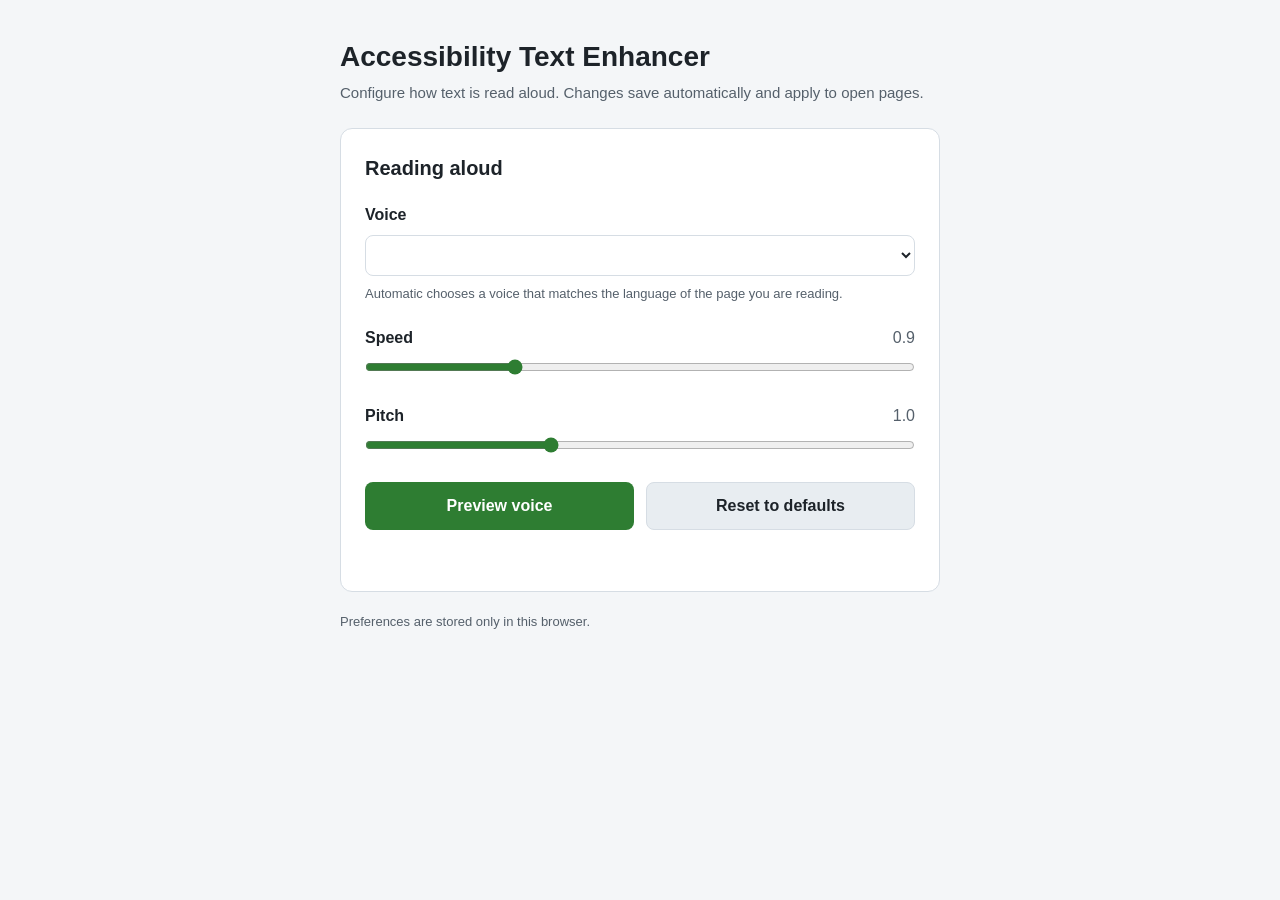
==== options/options.html @ cec72971 "Add reading settings page with voice preview and reset - Add an options page for reading voice, spee" ====
<!DOCTYPE html>
<html lang="en">
<head>
    <meta charset="utf-8">
    <meta name="viewport" content="width=device-width, initial-scale=1.0">
    <title>Reading settings — Accessibility Text Enhancer</title>
    <link rel="stylesheet" href="options.css">
</head>
<body>
    <main class="page">
        <header class="page-header">
            <h1>Accessibility Text Enhancer</h1>
            <p class="subtitle">
                Configure how text is read aloud. Changes save automatically and
                apply to open pages.
            </p>
        </header>

        <section class="card" aria-labelledby="reading-heading">
            <h2 id="reading-heading">Reading aloud</h2>

            <div class="field">
                <label for="tts-voice">Voice</label>
                <select id="tts-voice"></select>
                <p class="hint">
                    Automatic chooses a voice that matches the language of the
                    page you are reading.
                </p>
            </div>

            <div class="field">
                <label for="tts-rate">
                    Speed
                    <output id="tts-rate-value" for="tts-rate">0.9</output>
                </label>
                <input type="range" id="tts-rate"
                    min="0.5" max="2" step="0.1" value="0.9">
            </div>

            <div class="field">
                <label for="tts-pitch">
                    Pitch
                    <output id="tts-pitch-value" for="tts-pitch">1.0</output>
                </label>
                <input type="range" id="tts-pitch"
                    min="0.5" max="2" step="0.1" value="1">
            </div>

            <div class="actions">
                <button type="button" id="preview-voice" class="btn primary">
                    Preview voice
                </button>
                <button type="button" id="reset-reading" class="btn secondary">
                    Reset to defaults
                </button>
            </div>

            <p id="options-status" class="status" role="status" aria-live="polite"></p>
        </section>

        <footer class="page-footer">
            <span>Preferences are stored only in this browser.</span>
            <span id="version"></span>
        </footer>
    </main>

    <script src="options.js"></script>
</body>
</html>
---- options/options.css ----
/* Reading settings page */

:root {
    color-scheme: light dark;
    --page-bg: #f4f6f8;
    --card-bg: #ffffff;
    --text: #1d2329;
    --muted: #55606b;
    --border: #d6dde4;
    --accent: #2e7d32;
    --accent-hover: #256a29;
    --secondary: #e8edf1;
    --secondary-hover: #dce4ea;
    --status-bg: #eef5ee;
}

@media (prefers-color-scheme: dark) {
    :root {
        --page-bg: #171a1d;
        --card-bg: #23282d;
        --text: #f1f4f6;
        --muted: #b8c1c9;
        --border: #3d454d;
        --accent: #66bb6a;
        --accent-hover: #81c784;
        --secondary: #323940;
        --secondary-hover: #3d454d;
        --status-bg: #2b3a2c;
    }
}

* {
    box-sizing: border-box;
}

body {
    margin: 0;
    min-height: 100vh;
    background: var(--page-bg);
    color: var(--text);
    font-family: -apple-system, BlinkMacSystemFont, 'Segoe UI', Arial, sans-serif;
    font-size: 16px;
    line-height: 1.5;
}

.page {
    max-width: 640px;
    margin: 0 auto;
    padding: 40px 20px;
}

.page-header {
    margin-bottom: 24px;
}

h1 {
    margin: 0 0 8px;
    font-size: 28px;
    line-height: 1.2;
}

.subtitle {
    margin: 0;
    color: var(--muted);
    font-size: 15px;
}

.card {
    background: var(--card-bg);
    border: 1px solid var(--border);
    border-radius: 12px;
    padding: 24px;
}

h2 {
    margin: 0 0 20px;
    font-size: 20px;
}

.field {
    margin-bottom: 22px;
}

.field label {
    display: flex;
    align-items: baseline;
    justify-content: space-between;
    gap: 12px;
    margin-bottom: 8px;
    font-weight: 600;
}

output {
    color: var(--muted);
    font-variant-numeric: tabular-nums;
    font-weight: 500;
}

select {
    width: 100%;
    padding: 10px 12px;
    border: 1px solid var(--border);
    border-radius: 8px;
    background: var(--card-bg);
    color: var(--text);
    font: inherit;
}

input[type="range"] {
    width: 100%;
    margin: 0;
    accent-color: var(--accent);
}

.hint {
    margin: 8px 0 0;
    color: var(--muted);
    font-size: 13px;
}

.actions {
    display: flex;
    flex-wrap: wrap;
    gap: 12px;
    margin-top: 4px;
}

.btn {
    flex: 1 1 180px;
    padding: 11px 16px;
    border: 1px solid transparent;
    border-radius: 8px;
    font: inherit;
    font-weight: 600;
    cursor: pointer;
}

.btn.primary {
    background: var(--accent);
    color: #ffffff;
}

.btn.primary:hover {
    background: var(--accent-hover);
}

.btn.secondary {
    background: var(--secondary);
    color: var(--text);
    border-color: var(--border);
}

.btn.secondary:hover {
    background: var(--secondary-hover);
}

.btn:focus-visible,
select:focus-visible,
input[type="range"]:focus-visible {
    outline: 3px solid var(--accent);
    outline-offset: 2px;
}

.status {
    min-height: 1.5em;
    margin: 16px 0 0;
    padding: 10px 12px;
    border-radius: 8px;
    background: var(--status-bg);
    color: var(--text);
    font-size: 14px;
}

.status:empty {
    padding: 0;
    background: transparent;
}

.page-footer {
    display: flex;
    flex-wrap: wrap;
    justify-content: space-between;
    gap: 8px;
    margin-top: 20px;
    color: var(--muted);
    font-size: 13px;
}
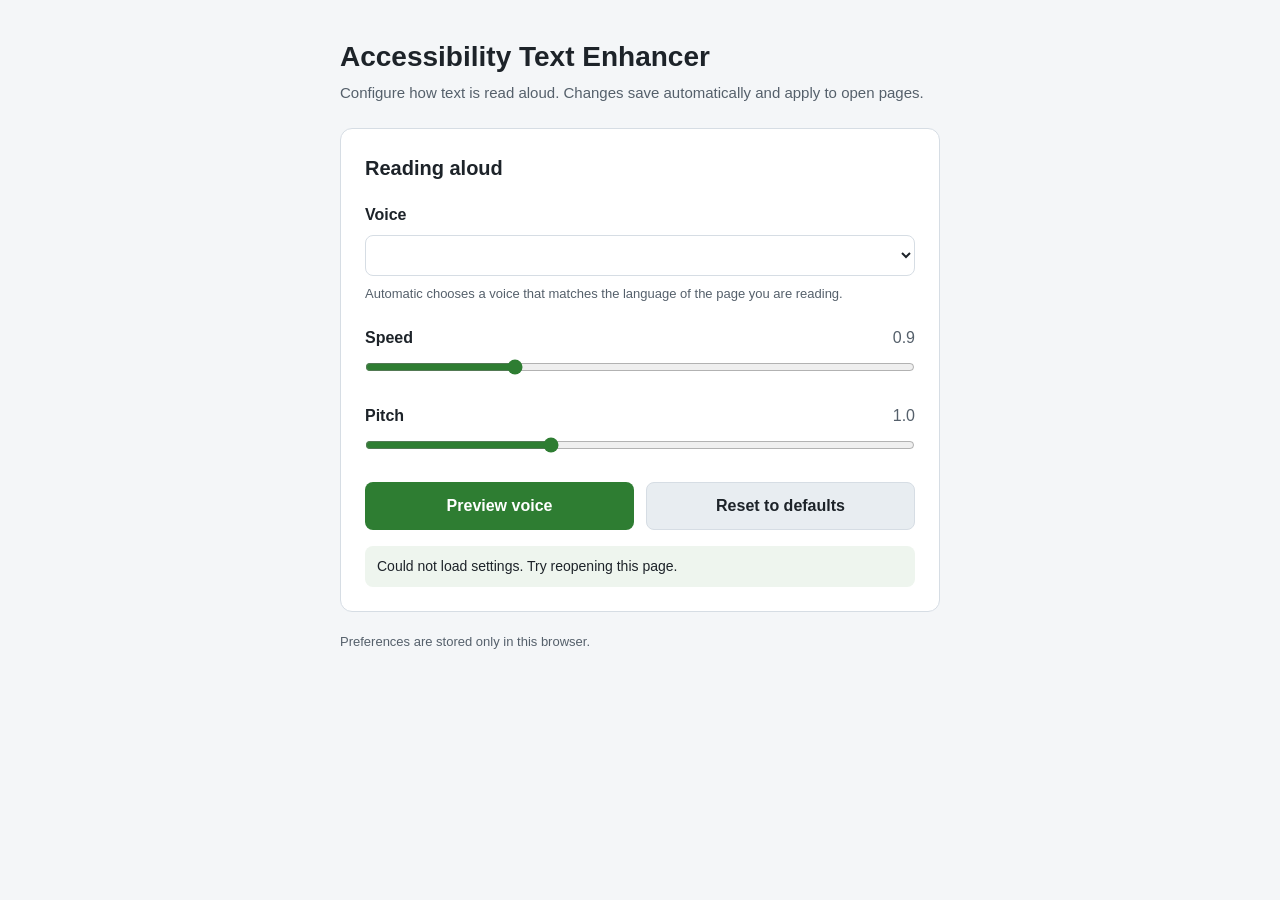
==== commit 5eb8257e: "Tidy badge refresh, options preferences, and popup layout Read the badge state once per refresh inst" ====
--- a/options/options.html
+++ b/options/options.html
@@ -64,6 +64,6 @@
         </footer>
     </main>
 
-    <script src="options.js"></script>
+    <script type="module" src="options.js"></script>
 </body>
 </html>
--- a/options/options.css
+++ b/options/options.css
@@ -185,3 +185,69 @@
     color: var(--muted);
     font-size: 13px;
 }
+
+/* Forced-colors mode: replace the theme palette with system colours so the
+   page, cards, controls, and focus rings stay legible. */
+@media (forced-colors: active) {
+    :root {
+        --page-bg: Canvas;
+        --card-bg: Canvas;
+        --text: CanvasText;
+        --muted: CanvasText;
+        --border: CanvasText;
+        --accent: Highlight;
+        --accent-hover: Highlight;
+        --secondary: ButtonFace;
+        --secondary-hover: ButtonFace;
+        --status-bg: Canvas;
+    }
+
+    .card {
+        border-color: CanvasText;
+    }
+
+    .btn {
+        border-color: CanvasText;
+    }
+
+    .btn.primary {
+        background: ButtonFace;
+        color: ButtonText;
+        border: 2px solid Highlight;
+    }
+
+    .btn.primary:hover {
+        background: ButtonFace;
+        color: ButtonText;
+        outline: 2px solid Highlight;
+        outline-offset: 2px;
+    }
+
+    .btn.secondary {
+        background: ButtonFace;
+        color: ButtonText;
+    }
+
+    select {
+        background: Field;
+        color: FieldText;
+    }
+
+    .status {
+        border: 1px solid CanvasText;
+    }
+
+    .status:empty {
+        border: none;
+    }
+
+    .btn:focus-visible,
+    select:focus-visible,
+    input[type="range"]:focus-visible {
+        outline: 2px solid Highlight;
+    }
+
+    .page-footer {
+        color: CanvasText;
+    }
+}
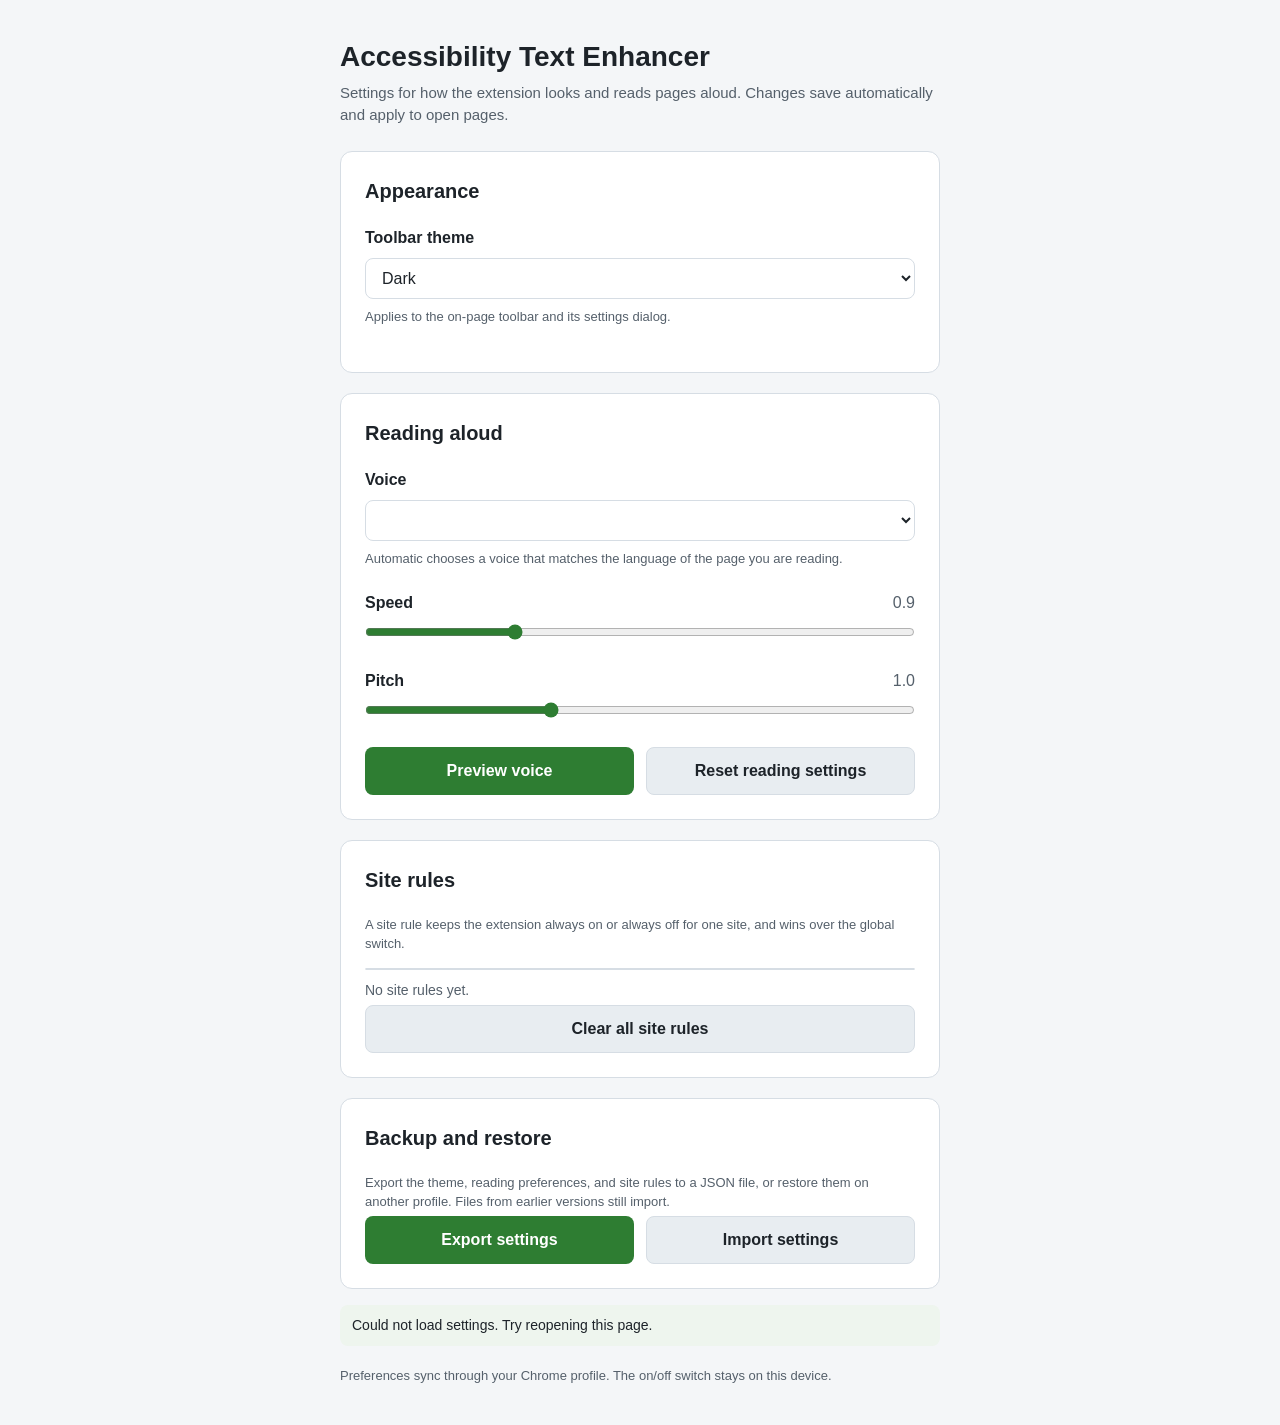
==== commit e17b5e21: "Add the settings hub and polish the popup Turn the options page into the settings hub with appearanc" ====
--- a/options/options.html
+++ b/options/options.html
@@ -3,7 +3,7 @@
 <head>
     <meta charset="utf-8">
     <meta name="viewport" content="width=device-width, initial-scale=1.0">
-    <title>Reading settings — Accessibility Text Enhancer</title>
+    <title>Settings — Accessibility Text Enhancer</title>
     <link rel="stylesheet" href="options.css">
 </head>
 <body>
@@ -11,10 +11,25 @@
         <header class="page-header">
             <h1>Accessibility Text Enhancer</h1>
             <p class="subtitle">
-                Configure how text is read aloud. Changes save automatically and
-                apply to open pages.
+                Settings for how the extension looks and reads pages aloud.
+                Changes save automatically and apply to open pages.
             </p>
         </header>
+
+        <section class="card" aria-labelledby="appearance-heading">
+            <h2 id="appearance-heading">Appearance</h2>
+
+            <div class="field">
+                <label for="toolbar-theme">Toolbar theme</label>
+                <select id="toolbar-theme">
+                    <option value="dark">Dark</option>
+                    <option value="light">Light</option>
+                </select>
+                <p class="hint">
+                    Applies to the on-page toolbar and its settings dialog.
+                </p>
+            </div>
+        </section>
 
         <section class="card" aria-labelledby="reading-heading">
             <h2 id="reading-heading">Reading aloud</h2>
@@ -51,15 +66,57 @@
                     Preview voice
                 </button>
                 <button type="button" id="reset-reading" class="btn secondary">
-                    Reset to defaults
+                    Reset reading settings
                 </button>
             </div>
-
-            <p id="options-status" class="status" role="status" aria-live="polite"></p>
         </section>
 
+        <section class="card" aria-labelledby="sites-heading">
+            <h2 id="sites-heading">Site rules</h2>
+
+            <p class="hint">
+                A site rule keeps the extension always on or always off for one
+                site, and wins over the global switch.
+            </p>
+            <p id="site-rule-count" class="hint"></p>
+
+            <ul id="site-rule-list" class="site-rule-list"></ul>
+            <p id="site-rule-empty" class="empty">No site rules yet.</p>
+
+            <div class="actions">
+                <button type="button" id="clear-site-rules" class="btn secondary">
+                    Clear all site rules
+                </button>
+            </div>
+        </section>
+
+        <section class="card" aria-labelledby="backup-heading">
+            <h2 id="backup-heading">Backup and restore</h2>
+
+            <p class="hint">
+                Export the theme, reading preferences, and site rules to a JSON
+                file, or restore them on another profile. Files from earlier
+                versions still import.
+            </p>
+
+            <div class="actions">
+                <button type="button" id="export-settings" class="btn primary">
+                    Export settings
+                </button>
+                <button type="button" id="import-settings" class="btn secondary">
+                    Import settings
+                </button>
+                <input type="file" id="import-file" accept="application/json" hidden>
+            </div>
+        </section>
+
+        <p id="options-status" class="status" role="status" aria-live="polite"></p>
+
         <footer class="page-footer">
-            <span>Preferences are stored only in this browser.</span>
+            <span>
+                Preferences sync through your Chrome profile. The on/off switch
+                stays on this device.
+            </span>
             <span id="version"></span>
         </footer>
     </main>
--- a/options/options.css
+++ b/options/options.css
@@ -72,6 +72,10 @@
     padding: 24px;
 }
 
+.card + .card {
+    margin-top: 20px;
+}
+
 h2 {
     margin: 0 0 20px;
     font-size: 20px;
@@ -152,6 +156,67 @@
 
 .btn.secondary:hover {
     background: var(--secondary-hover);
+}
+
+.btn:disabled {
+    opacity: 0.55;
+    cursor: not-allowed;
+}
+
+.btn.link {
+    flex: 0 0 auto;
+    padding: 6px 12px;
+    border: 1px solid var(--border);
+    background: transparent;
+    color: var(--accent);
+    font-size: 13px;
+}
+
+.btn.link:hover:not(:disabled) {
+    background: var(--secondary);
+}
+
+.site-rule-list {
+    margin: 14px 0 0;
+    padding: 0;
+    list-style: none;
+    border: 1px solid var(--border);
+    border-radius: 8px;
+}
+
+.site-rule-item {
+    display: flex;
+    flex-wrap: wrap;
+    align-items: center;
+    justify-content: space-between;
+    gap: 8px 12px;
+    padding: 10px 12px;
+}
+
+.site-rule-item + .site-rule-item {
+    border-top: 1px solid var(--border);
+}
+
+.site-rule-origin {
+    flex: 1 1 auto;
+    font-weight: 600;
+    word-break: break-all;
+}
+
+.site-rule-value {
+    color: var(--muted);
+    font-size: 13px;
+}
+
+.empty {
+    margin: 10px 0 0;
+    color: var(--muted);
+    font-size: 14px;
+}
+
+.empty[hidden],
+.site-rule-list[hidden] {
+    display: none;
 }
 
 .btn:focus-visible,
@@ -228,6 +293,20 @@
         color: ButtonText;
     }
 
+    .btn.link {
+        background: ButtonFace;
+        color: LinkText;
+        border-color: CanvasText;
+    }
+
+    .site-rule-list {
+        border-color: CanvasText;
+    }
+
+    .site-rule-item + .site-rule-item {
+        border-top-color: CanvasText;
+    }
+
     select {
         background: Field;
         color: FieldText;
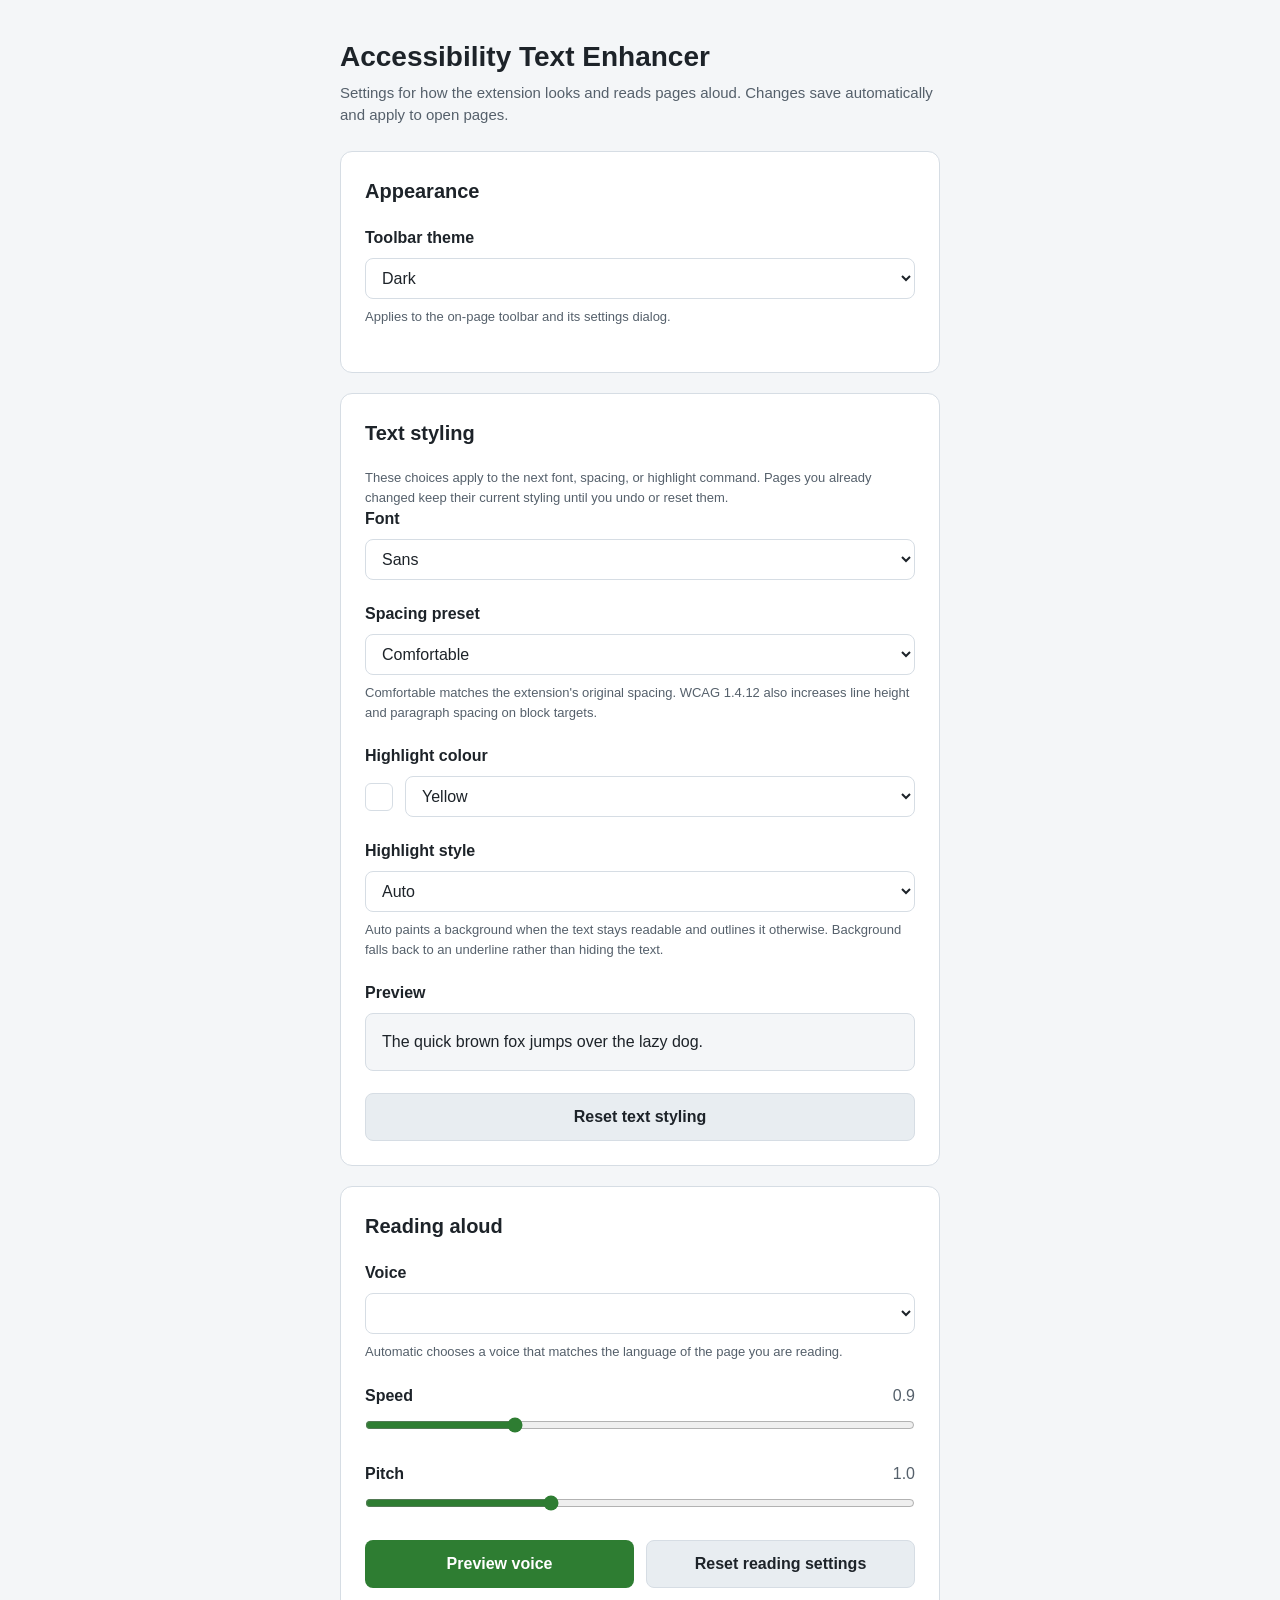
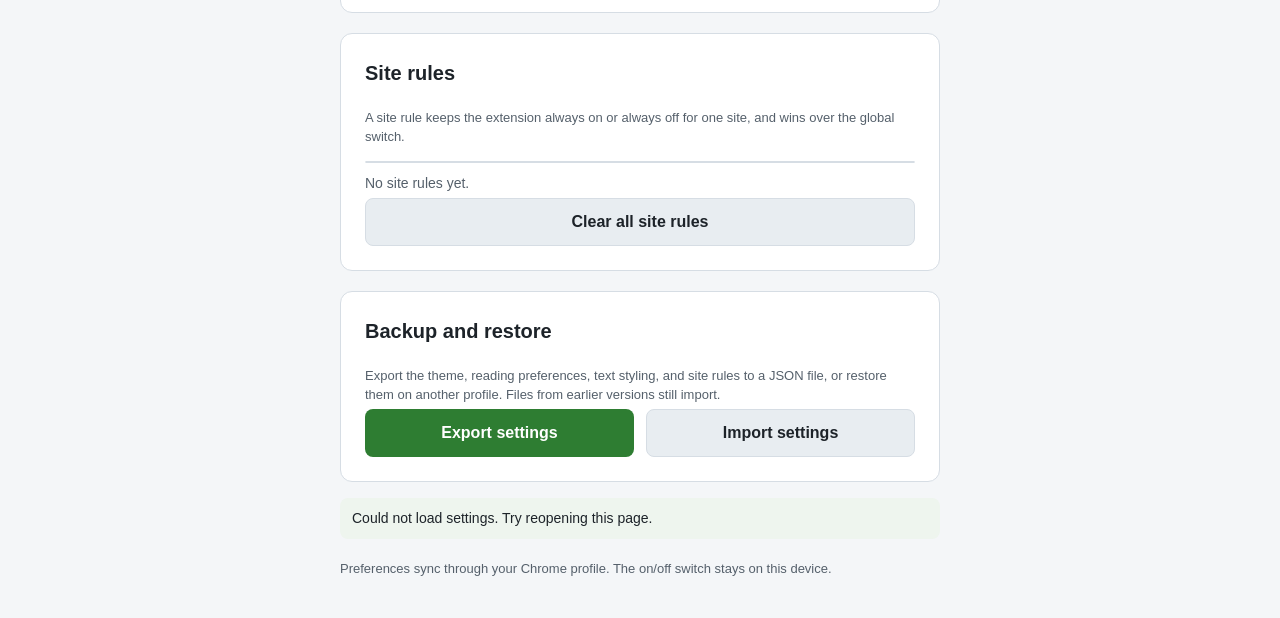
==== commit 64a2aceb: "feat(options): add the Text styling card and live preview Font, spacing preset, four custom sliders," ====
--- a/options/options.html
+++ b/options/options.html
@@ -31,6 +31,96 @@
             </div>
         </section>
 
+        <section class="card" aria-labelledby="text-styling-heading">
+            <h2 id="text-styling-heading">Text styling</h2>
+
+            <p class="hint">
+                These choices apply to the next font, spacing, or highlight
+                command. Pages you already changed keep their current styling
+                until you undo or reset them.
+            </p>
+
+            <div class="field">
+                <label for="text-font">Font</label>
+                <select id="text-font"></select>
+            </div>
+
+            <div class="field">
+                <label for="text-spacing-preset">Spacing preset</label>
+                <select id="text-spacing-preset"></select>
+                <p class="hint">
+                    Comfortable matches the extension's original spacing.
+                    WCAG 1.4.12 also increases line height and paragraph
+                    spacing on block targets.
+                </p>
+            </div>
+
+            <div id="custom-spacing" class="custom-spacing" hidden>
+                <div class="field">
+                    <label for="text-letter-spacing">
+                        Letter spacing
+                        <output id="text-letter-spacing-value" for="text-letter-spacing">0.125em</output>
+                    </label>
+                    <input type="range" id="text-letter-spacing">
+                </div>
+
+                <div class="field">
+                    <label for="text-word-spacing">
+                        Word spacing
+                        <output id="text-word-spacing-value" for="text-word-spacing">0.25em</output>
+                    </label>
+                    <input type="range" id="text-word-spacing">
+                </div>
+
+                <div class="field">
+                    <label for="text-line-height">
+                        Line height
+                        <output id="text-line-height-value" for="text-line-height">1.5</output>
+                    </label>
+                    <input type="range" id="text-line-height">
+                </div>
+
+                <div class="field">
+                    <label for="text-paragraph-spacing">
+                        Paragraph spacing
+                        <output id="text-paragraph-spacing-value" for="text-paragraph-spacing">1em</output>
+                    </label>
+                    <input type="range" id="text-paragraph-spacing">
+                </div>
+            </div>
+
+            <div class="field">
+                <label for="text-highlight-color">Highlight colour</label>
+                <div class="color-control">
+                    <span id="text-highlight-swatch" class="swatch" aria-hidden="true"></span>
+                    <select id="text-highlight-color"></select>
+                </div>
+            </div>
+
+            <div class="field">
+                <label for="text-highlight-style">Highlight style</label>
+                <select id="text-highlight-style"></select>
+                <p class="hint">
+                    Auto paints a background when the text stays readable and
+                    outlines it otherwise. Background falls back to an
+                    underline rather than hiding the text.
+                </p>
+            </div>
+
+            <div class="preview-field">
+                <p class="preview-label">Preview</p>
+                <div id="text-preview" class="text-preview" aria-hidden="true">
+                    <p>The quick brown fox jumps over the lazy dog.</p>
+                </div>
+            </div>
+
+            <div class="actions">
+                <button type="button" id="reset-text-styling" class="btn secondary">
+                    Reset text styling
+                </button>
+            </div>
+        </section>
+
         <section class="card" aria-labelledby="reading-heading">
             <h2 id="reading-heading">Reading aloud</h2>
 
@@ -94,9 +184,9 @@
             <h2 id="backup-heading">Backup and restore</h2>
 
             <p class="hint">
-                Export the theme, reading preferences, and site rules to a JSON
-                file, or restore them on another profile. Files from earlier
-                versions still import.
+                Export the theme, reading preferences, text styling, and site
+                rules to a JSON file, or restore them on another profile. Files
+                from earlier versions still import.
             </p>
 
             <div class="actions">
--- a/options/options.css
+++ b/options/options.css
@@ -206,6 +206,62 @@
 .site-rule-value {
     color: var(--muted);
     font-size: 13px;
+}
+
+.custom-spacing {
+    margin-bottom: 22px;
+    padding: 16px;
+    border: 1px solid var(--border);
+    border-radius: 8px;
+    background: var(--page-bg);
+}
+
+.custom-spacing[hidden] {
+    display: none;
+}
+
+.custom-spacing .field:last-child {
+    margin-bottom: 0;
+}
+
+.color-control {
+    display: flex;
+    align-items: center;
+    gap: 12px;
+}
+
+.color-control select {
+    flex: 1 1 auto;
+}
+
+.swatch {
+    flex: 0 0 auto;
+    width: 28px;
+    height: 28px;
+    border: 1px solid var(--border);
+    border-radius: 6px;
+    forced-color-adjust: none;
+}
+
+.preview-field {
+    margin-bottom: 22px;
+}
+
+.preview-label {
+    margin: 0 0 8px;
+    font-weight: 600;
+}
+
+.text-preview {
+    padding: 16px;
+    border: 1px solid var(--border);
+    border-radius: 8px;
+    background: var(--page-bg);
+    overflow-wrap: break-word;
+}
+
+.text-preview p {
+    margin: 0;
 }
 
 .empty {
@@ -303,6 +359,15 @@
         border-color: CanvasText;
     }
 
+    .text-preview {
+        background: Canvas;
+        border-color: CanvasText;
+    }
+
+    .swatch {
+        border-color: CanvasText;
+    }
+
     .site-rule-item + .site-rule-item {
         border-top-color: CanvasText;
     }
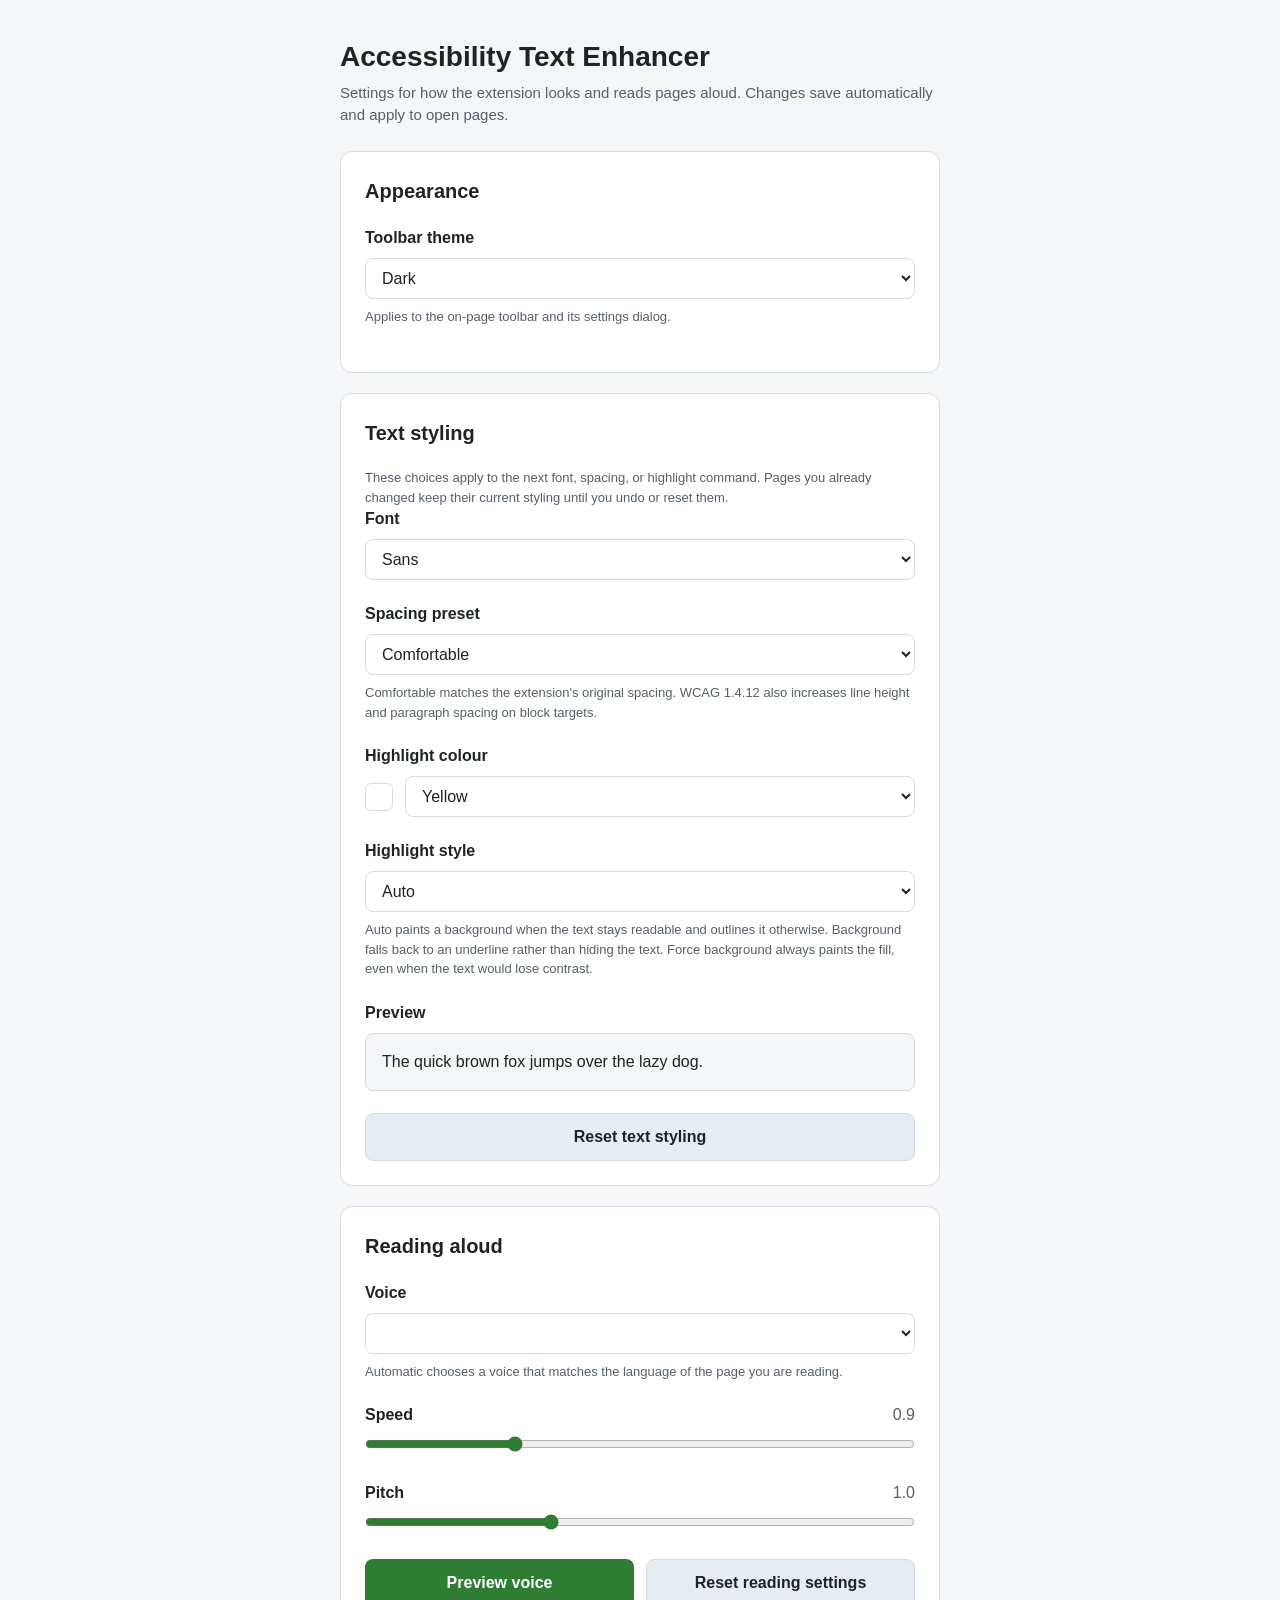
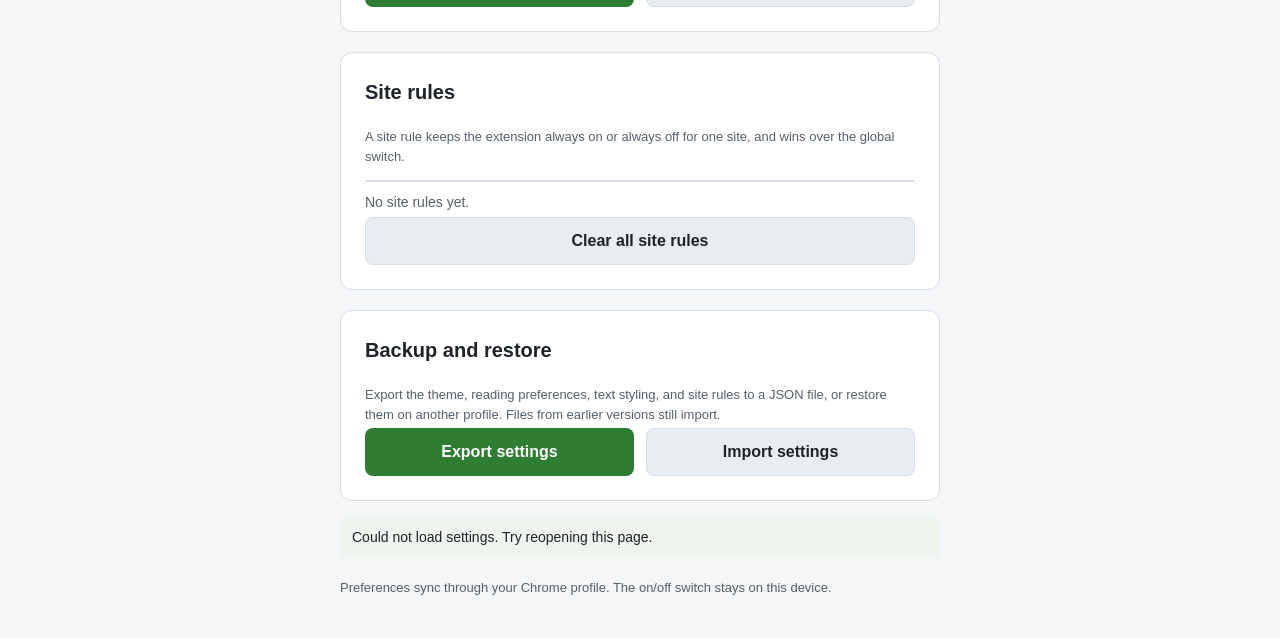
==== commit 91198aa9: "feat(highlight): add a force background style Force background skips the 4.5:1 contrast fallback and" ====
--- a/options/options.html
+++ b/options/options.html
@@ -103,7 +103,9 @@
                 <p class="hint">
                     Auto paints a background when the text stays readable and
                     outlines it otherwise. Background falls back to an
-                    underline rather than hiding the text.
+                    underline rather than hiding the text. Force background
+                    always paints the fill, even when the text would lose
+                    contrast.
                 </p>
             </div>
 
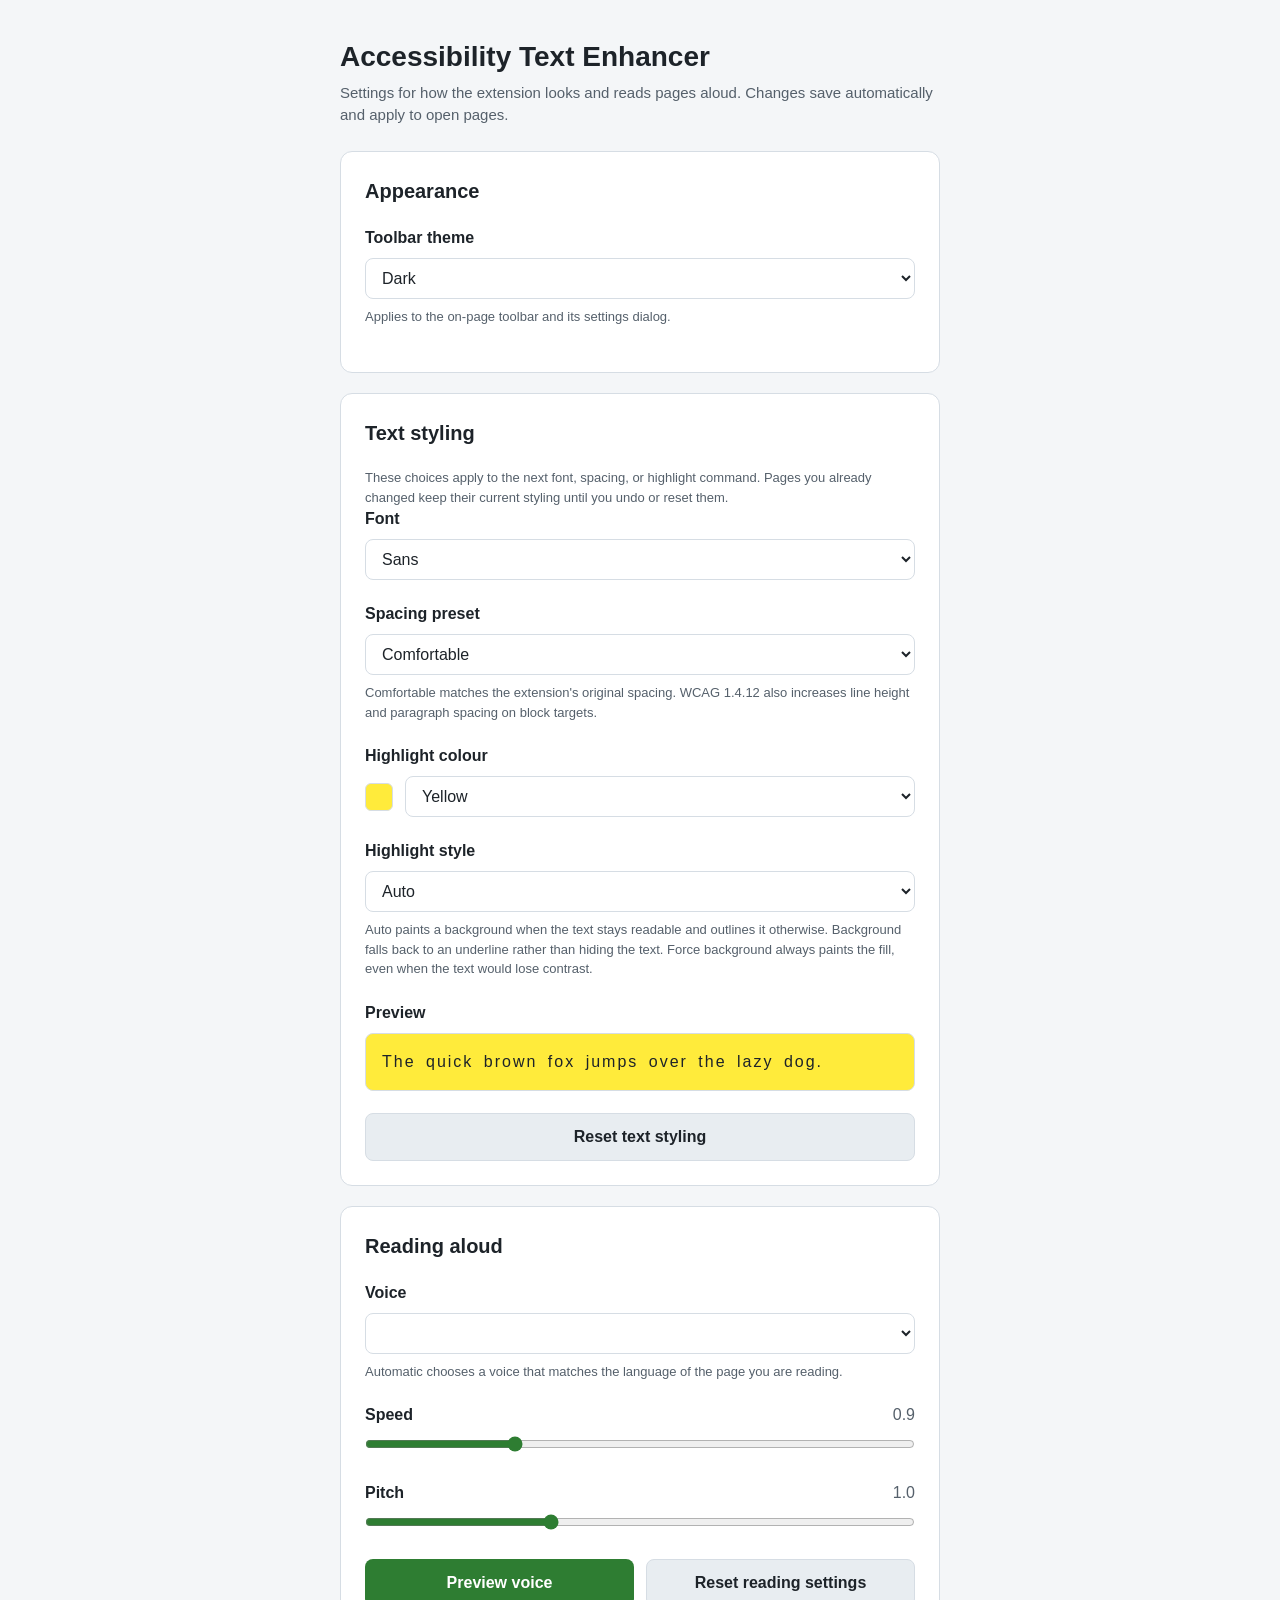
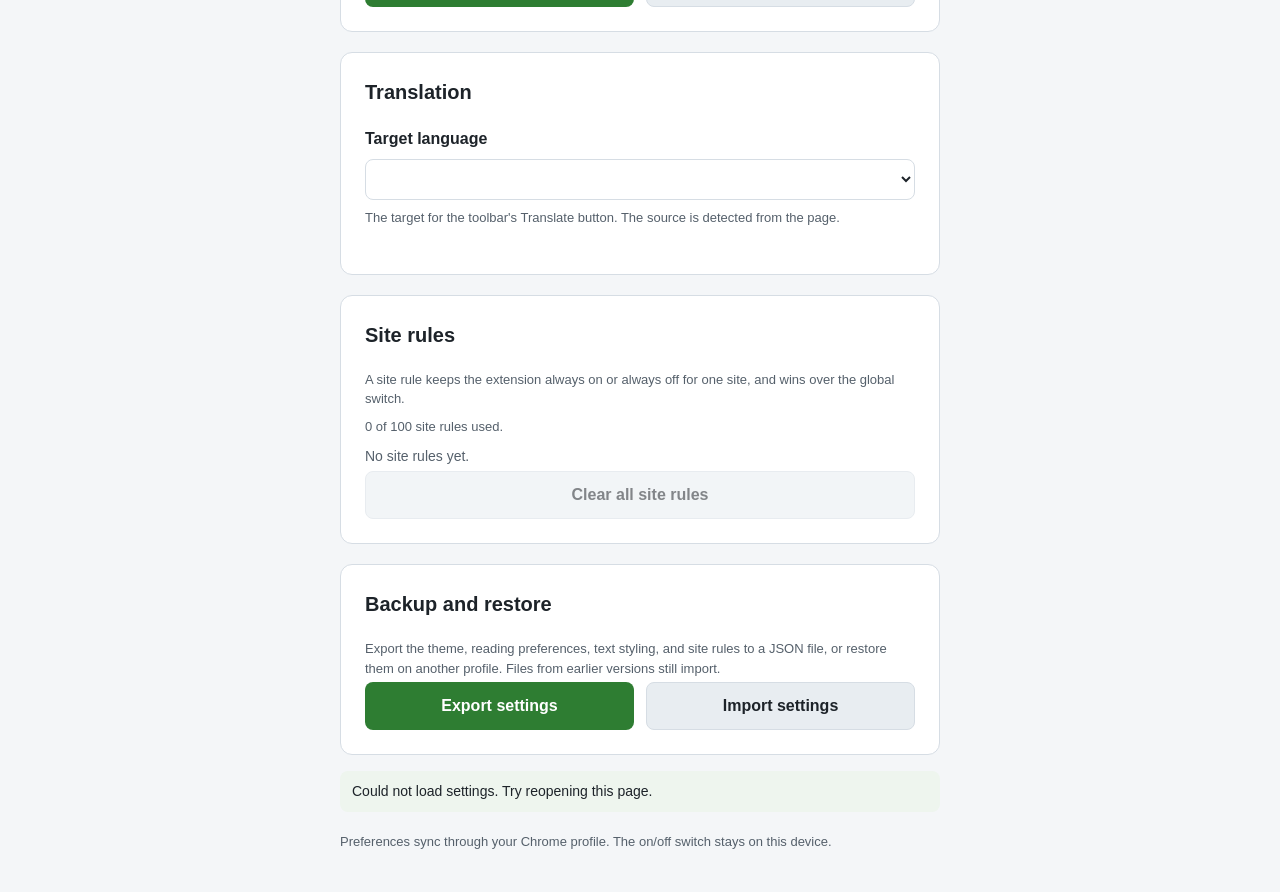
==== commit 5c3c8358: "feat: translate selections in place with undoable records" ====
--- a/options/options.html
+++ b/options/options.html
@@ -163,6 +163,19 @@
             </div>
         </section>
 
+        <section class="card" aria-labelledby="translation-heading">
+            <h2 id="translation-heading">Translation</h2>
+
+            <div class="field">
+                <label for="translation-target">Target language</label>
+                <select id="translation-target"></select>
+                <p class="hint">
+                    The target for the toolbar's Translate button. The source
+                    is detected from the page.
+                </p>
+            </div>
+        </section>
+
         <section class="card" aria-labelledby="sites-heading">
             <h2 id="sites-heading">Site rules</h2>
 
--- a/options/options.css
+++ b/options/options.css
@@ -163,7 +163,8 @@
     cursor: not-allowed;
 }
 
-.btn.link {
+.btn.link,
+.site-rule-remove {
     flex: 0 0 auto;
     padding: 6px 12px;
     border: 1px solid var(--border);
@@ -172,7 +173,8 @@
     font-size: 13px;
 }
 
-.btn.link:hover:not(:disabled) {
+.btn.link:hover:not(:disabled),
+.site-rule-remove:hover:not(:disabled) {
     background: var(--secondary);
 }
 
@@ -349,7 +351,8 @@
         color: ButtonText;
     }
 
-    .btn.link {
+    .btn.link,
+    .site-rule-remove {
         background: ButtonFace;
         color: LinkText;
         border-color: CanvasText;
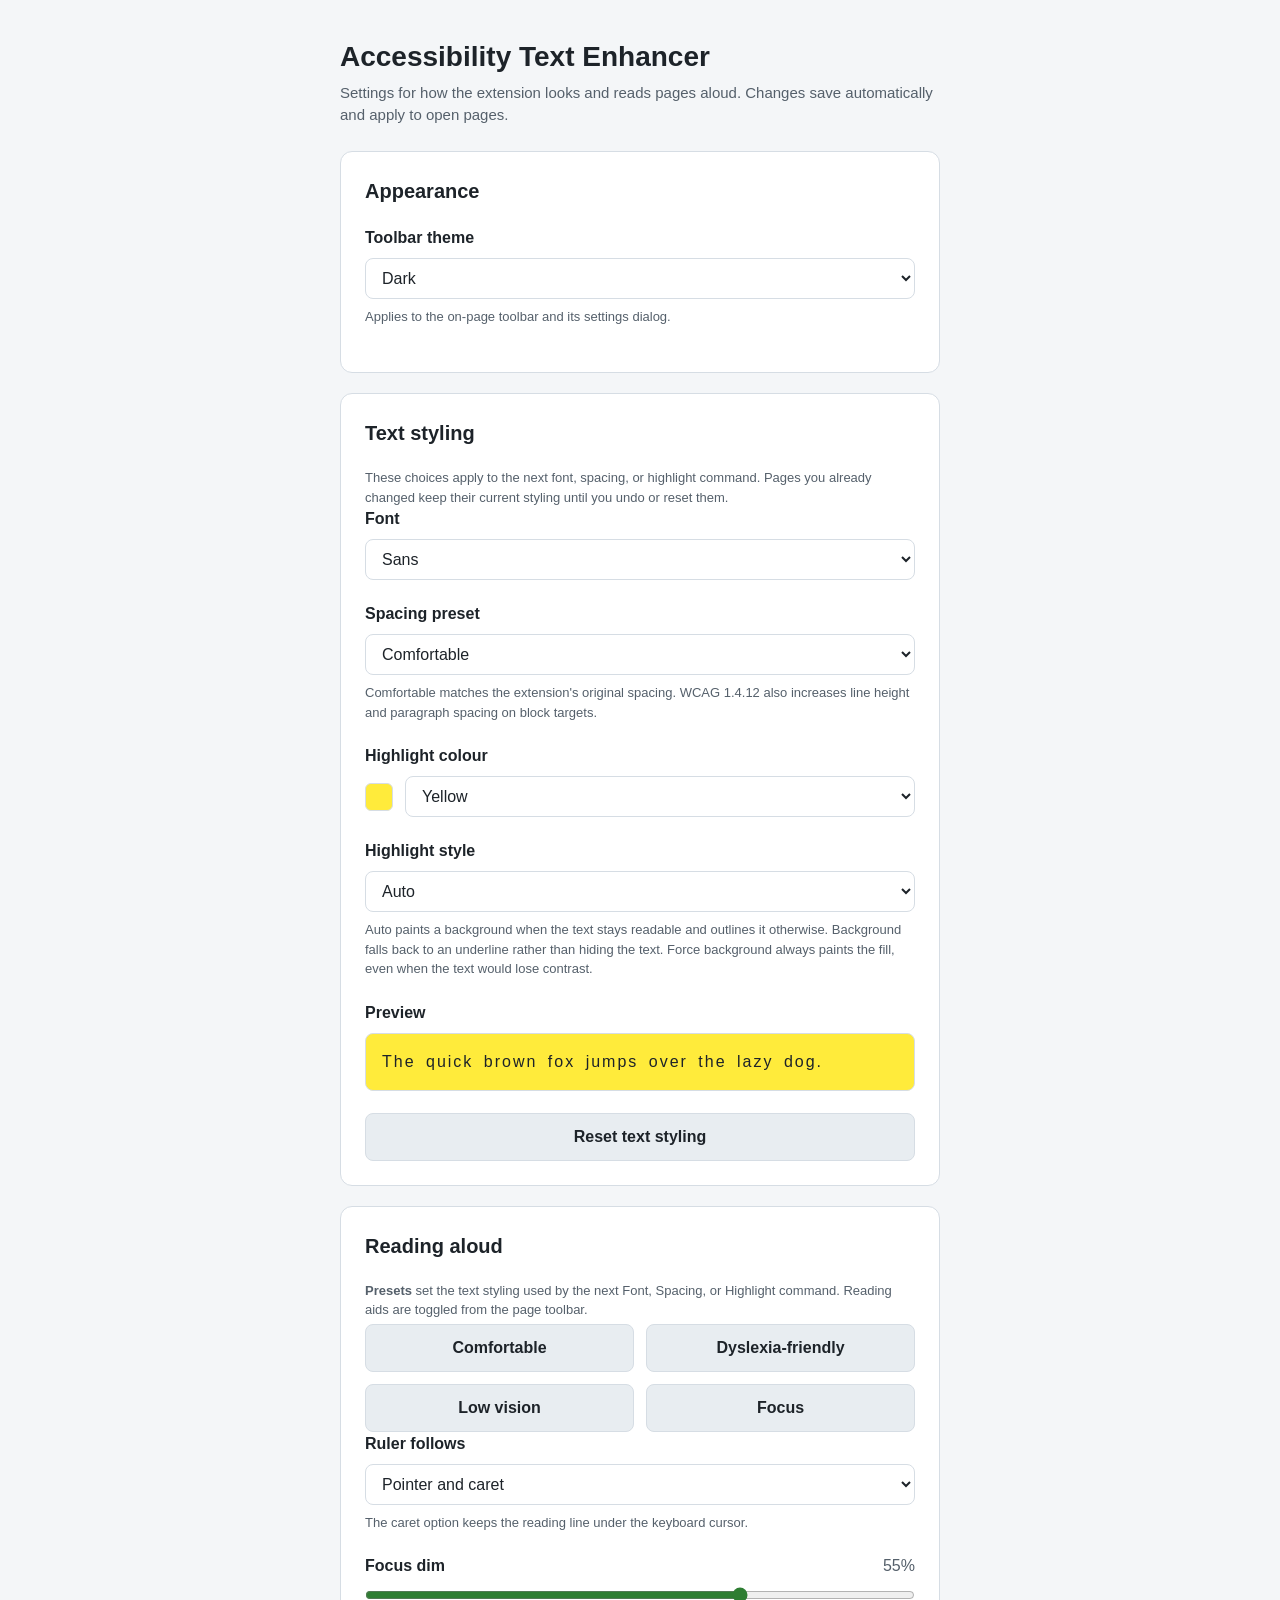
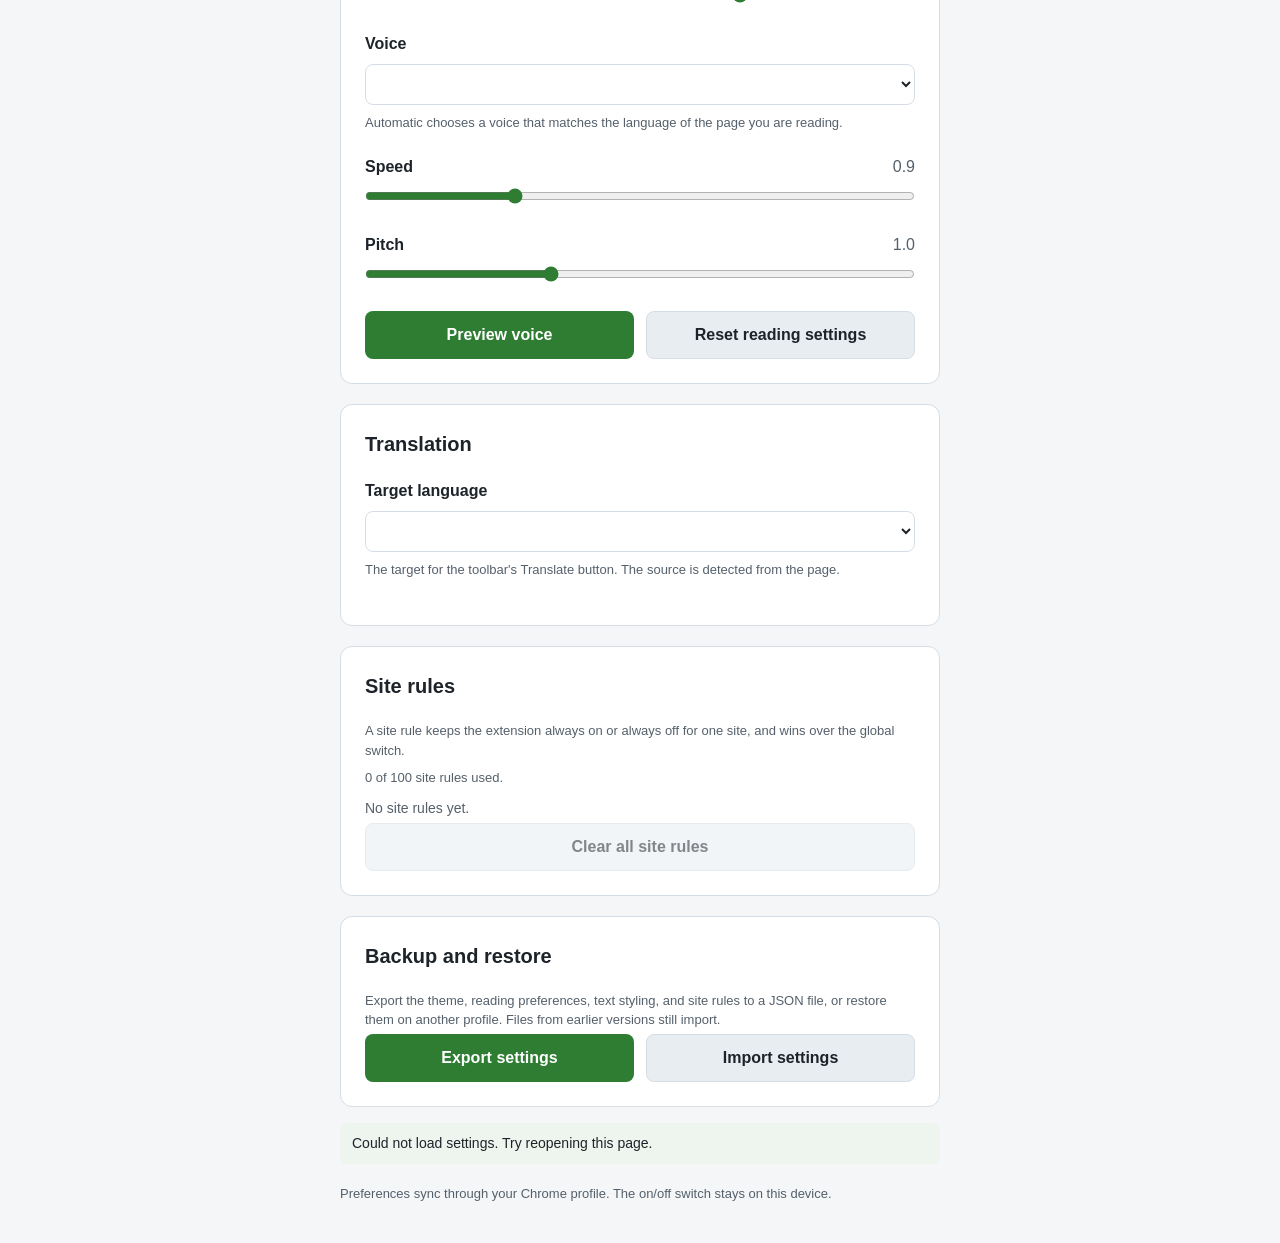
==== commit 6c17077c: "feat: add reading presets, caret ruler, and focus dim" ====
--- a/options/options.html
+++ b/options/options.html
@@ -126,6 +126,40 @@
         <section class="card" aria-labelledby="reading-heading">
             <h2 id="reading-heading">Reading aloud</h2>
 
+            <p class="hint">
+                <strong>Presets</strong> set the text styling used by the next
+                Font, Spacing, or Highlight command. Reading aids are toggled
+                from the page toolbar.
+            </p>
+            <div class="actions preset-actions" id="reading-presets">
+                <button type="button" class="btn secondary" data-preset="comfortable">Comfortable</button>
+                <button type="button" class="btn secondary" data-preset="dyslexia">Dyslexia-friendly</button>
+                <button type="button" class="btn secondary" data-preset="low-vision">Low vision</button>
+                <button type="button" class="btn secondary" data-preset="focus">Focus</button>
+            </div>
+
+            <div class="field">
+                <label for="ruler-source">Ruler follows</label>
+                <select id="ruler-source">
+                    <option value="both">Pointer and caret</option>
+                    <option value="pointer">Pointer</option>
+                    <option value="caret">Caret</option>
+                </select>
+                <p class="hint">
+                    The caret option keeps the reading line under the keyboard
+                    cursor.
+                </p>
+            </div>
+
+            <div class="field">
+                <label for="focus-dim">
+                    Focus dim
+                    <output id="focus-dim-value" for="focus-dim">55%</output>
+                </label>
+                <input type="range" id="focus-dim"
+                    min="0" max="80" step="5" value="55">
+            </div>
+
             <div class="field">
                 <label for="tts-voice">Voice</label>
                 <select id="tts-voice"></select>
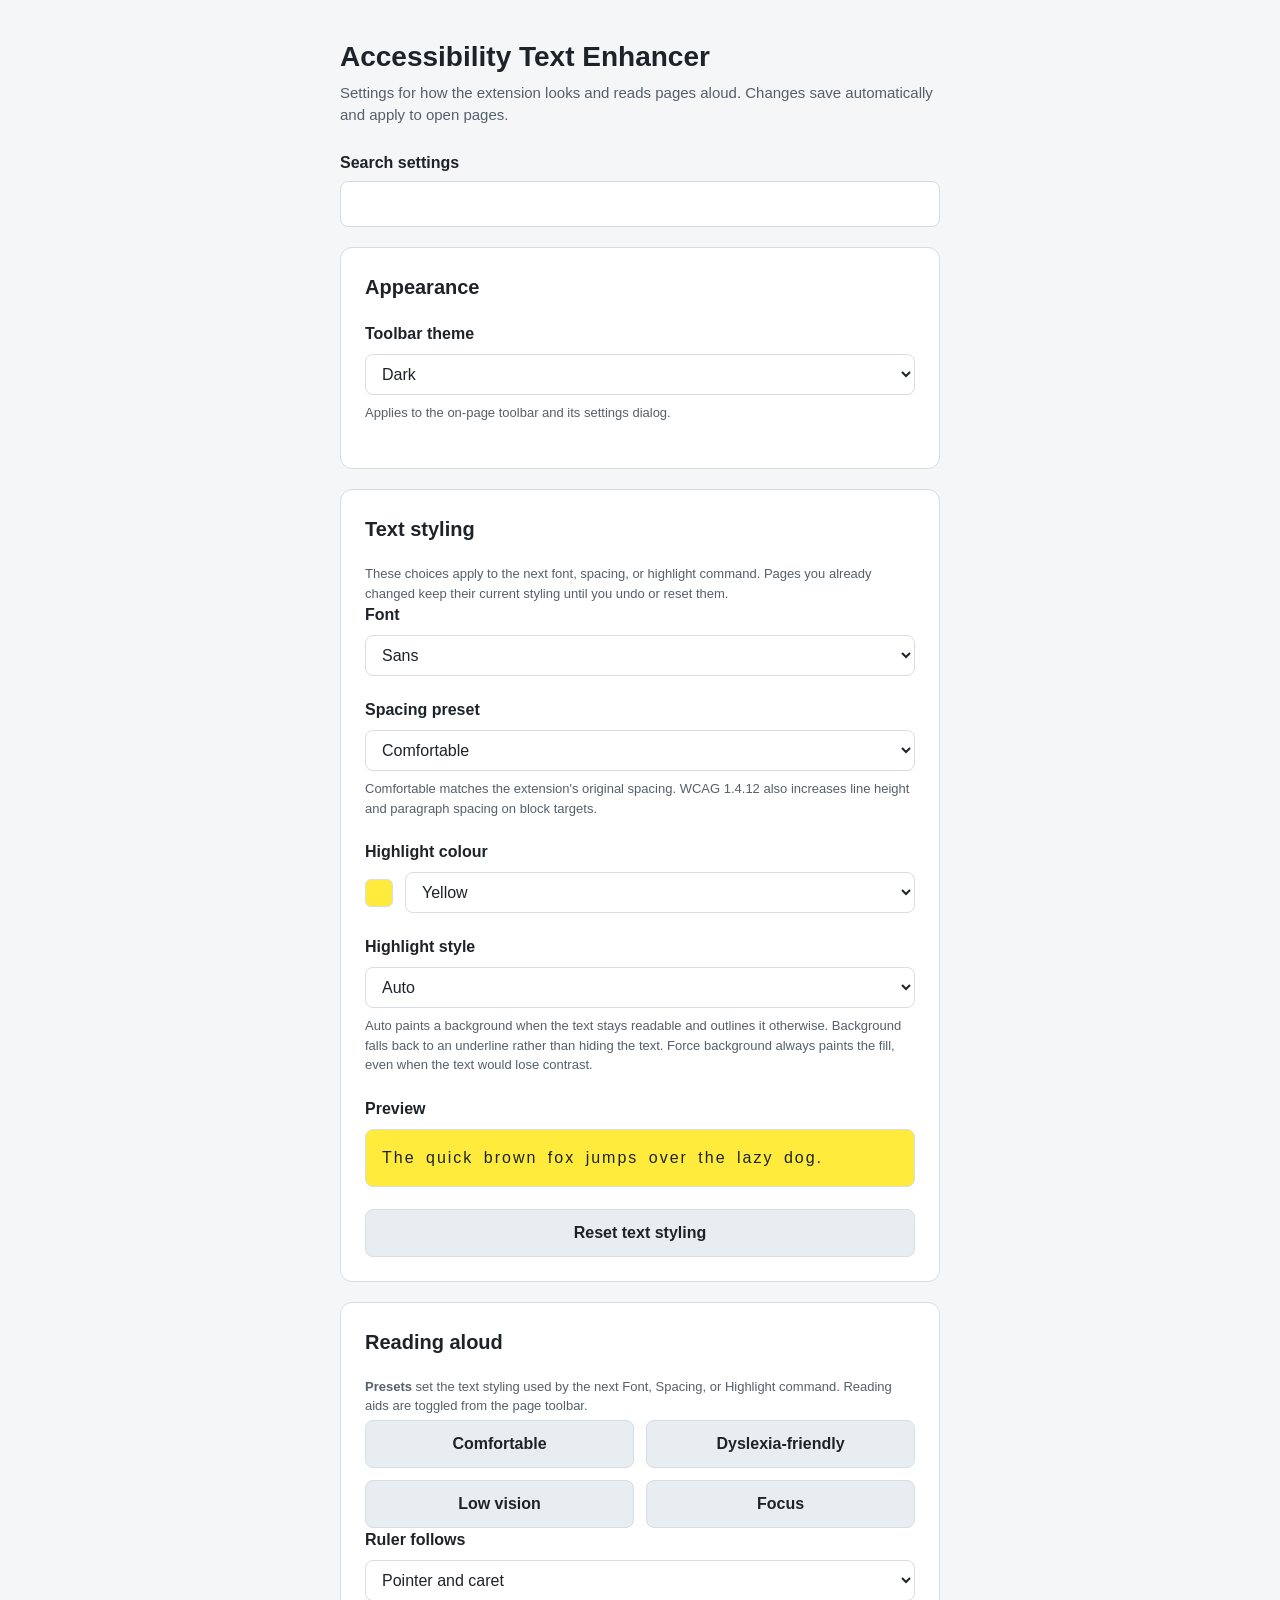
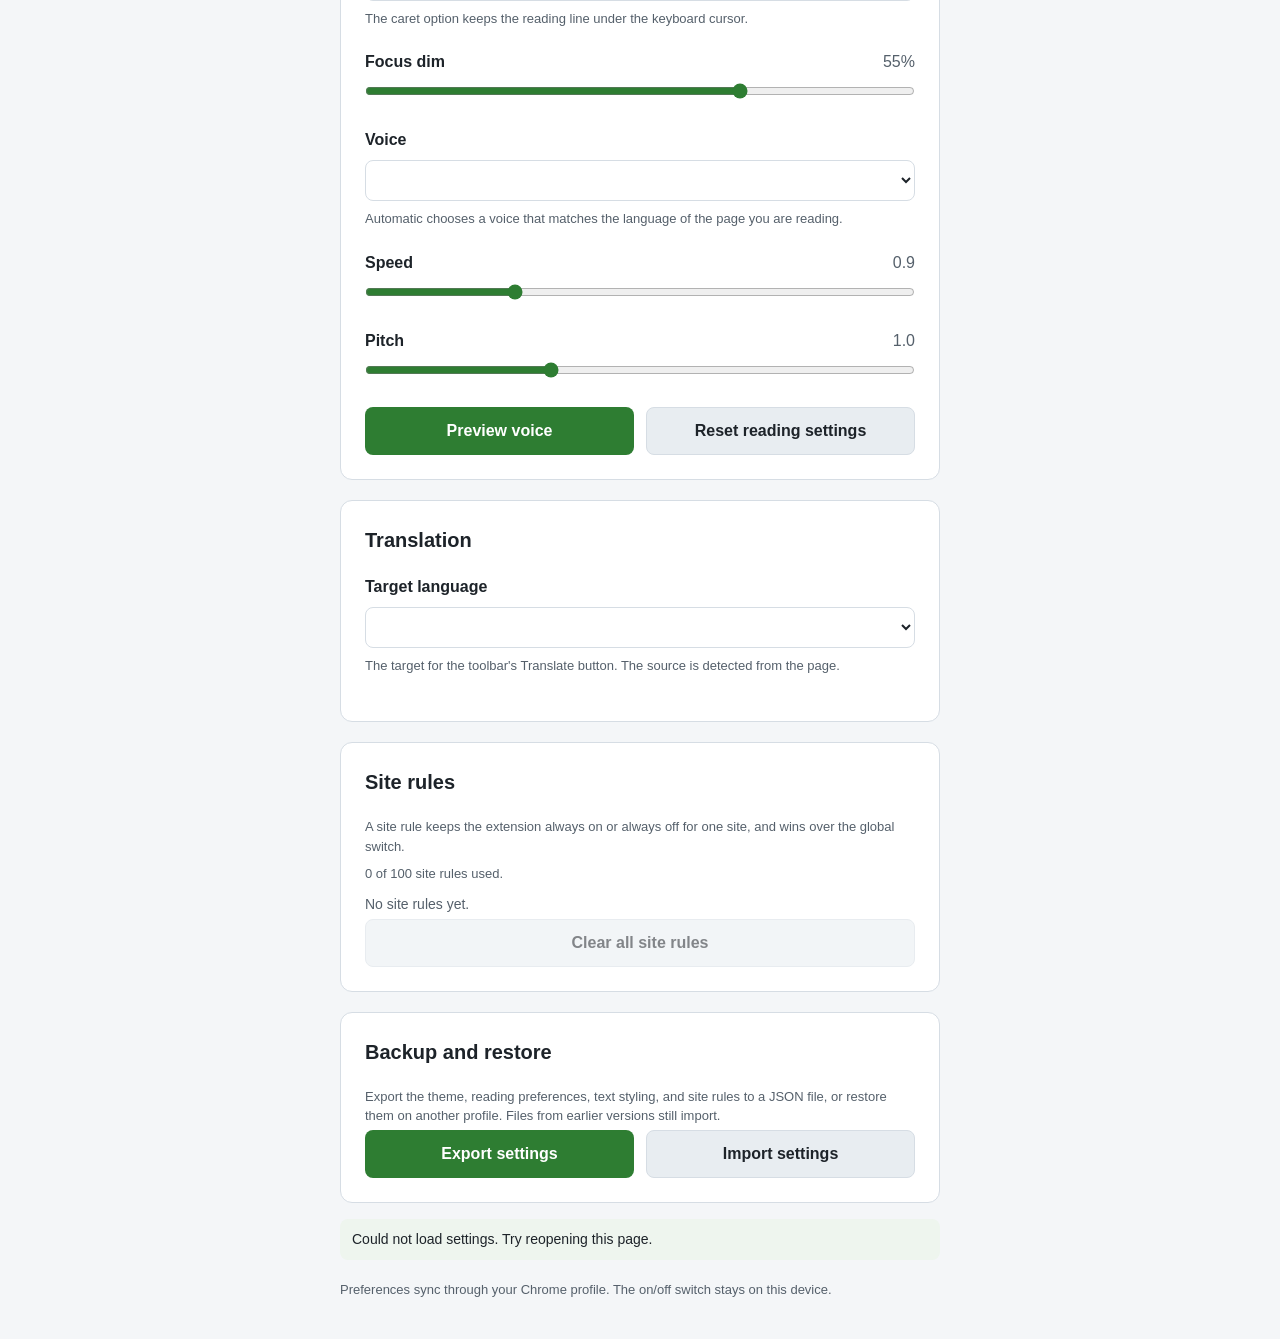
==== commit 7e29cad3: "feat: add v1.9 translation and selection tools" ====
--- a/options/options.html
+++ b/options/options.html
@@ -16,6 +16,19 @@
             </p>
         </header>
 
+        <div class="settings-search" role="search">
+            <label for="settings-search">Search settings</label>
+            <div class="settings-search-row">
+                <input type="search" id="settings-search"
+                    class="settings-search-input" autocomplete="off"
+                    spellcheck="false">
+                <button type="button" id="settings-search-clear"
+                    class="settings-search-clear" hidden>Clear</button>
+            </div>
+            <p id="settings-search-status" class="search-status"
+                role="status" aria-live="polite"></p>
+        </div>
+
         <section class="card" aria-labelledby="appearance-heading">
             <h2 id="appearance-heading">Appearance</h2>
 
--- a/options/options.css
+++ b/options/options.css
@@ -65,6 +65,64 @@
     font-size: 15px;
 }
 
+.settings-search {
+    margin-bottom: 20px;
+}
+
+.settings-search label {
+    display: block;
+    margin-bottom: 6px;
+    font-weight: 600;
+}
+
+.settings-search-row {
+    display: flex;
+    align-items: stretch;
+    gap: 8px;
+}
+
+.settings-search-input {
+    flex: 1 1 auto;
+    min-width: 0;
+    padding: 10px 12px;
+    border: 1px solid var(--border);
+    border-radius: 8px;
+    background: var(--card-bg);
+    color: var(--text);
+    font: inherit;
+}
+
+.settings-search-clear {
+    flex: 0 0 auto;
+    padding: 8px 14px;
+    border: 1px solid var(--border);
+    border-radius: 8px;
+    background: var(--secondary);
+    color: var(--text);
+    font: inherit;
+    font-size: 14px;
+    cursor: pointer;
+}
+
+.settings-search-clear:hover {
+    background: var(--secondary-hover);
+}
+
+.settings-search-clear[hidden] {
+    display: none;
+}
+
+.search-status {
+    min-height: 0;
+    margin: 6px 0 0;
+    color: var(--muted);
+    font-size: 13px;
+}
+
+[data-atx-search-hidden] {
+    display: none !important;
+}
+
 .card {
     background: var(--card-bg);
     border: 1px solid var(--border);
@@ -279,7 +337,9 @@
 
 .btn:focus-visible,
 select:focus-visible,
-input[type="range"]:focus-visible {
+input[type="range"]:focus-visible,
+input[type="search"]:focus-visible,
+.settings-search-clear:focus-visible {
     outline: 3px solid var(--accent);
     outline-offset: 2px;
 }
@@ -380,6 +440,18 @@
         color: FieldText;
     }
 
+    .settings-search-input {
+        background: Field;
+        color: FieldText;
+        border-color: CanvasText;
+    }
+
+    .settings-search-clear {
+        background: ButtonFace;
+        color: ButtonText;
+        border-color: CanvasText;
+    }
+
     .status {
         border: 1px solid CanvasText;
     }
